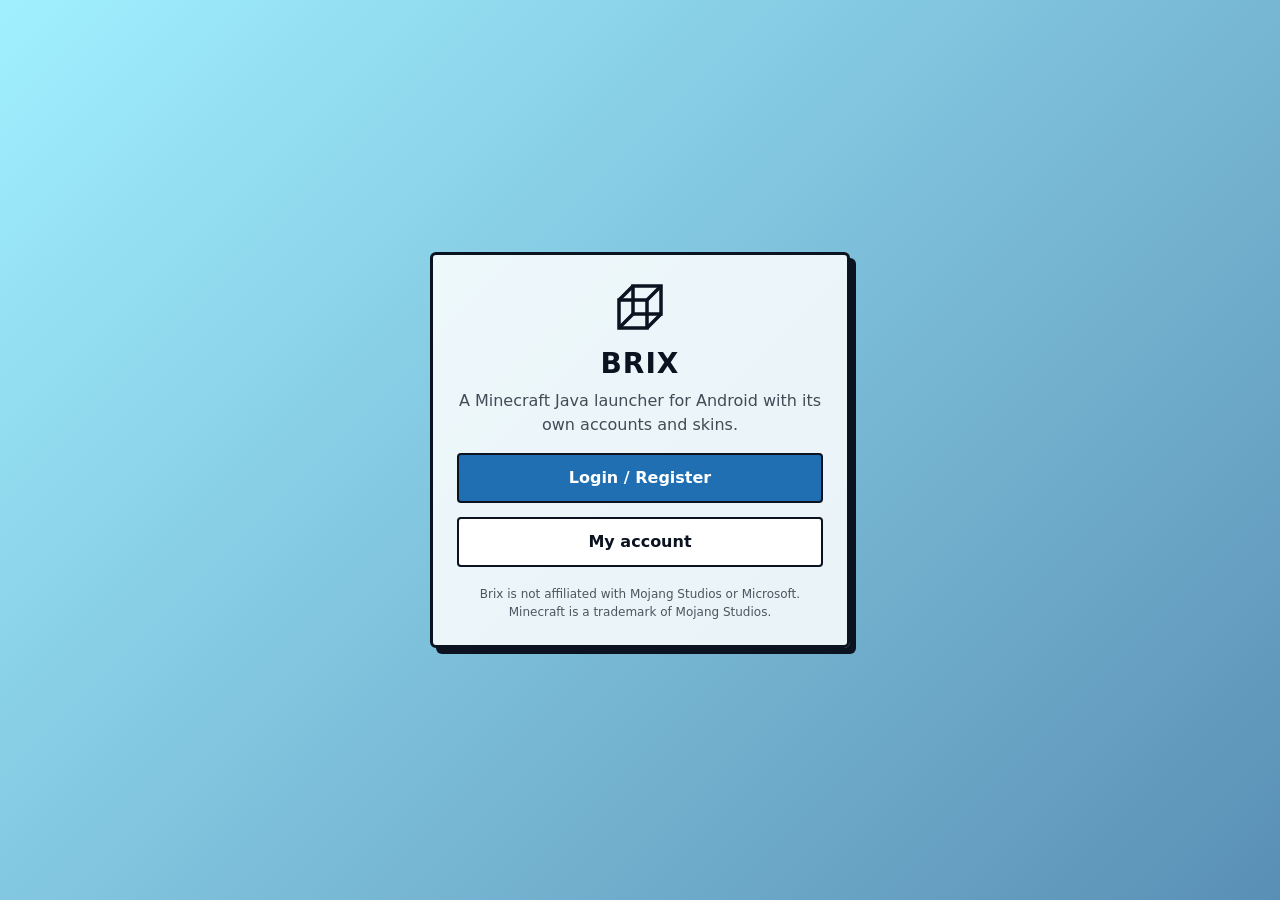
==== index.html @ 887a23d4 "Add index page" ====
<!doctype html>
<html lang="en">
<head>
  <meta charset="utf-8">
  <meta name="viewport" content="width=device-width, initial-scale=1">
  <meta http-equiv="Content-Security-Policy" content="default-src 'none'; style-src 'self'; img-src 'self'; base-uri 'none'">
  <title>Brix Launcher</title>
  <link rel="icon" href="logo.svg">
  <link rel="stylesheet" href="style.css">
</head>
<body>
  <main class="card">
    <img class="logo" src="logo.svg" alt="">
    <h1>BRIX</h1>
    <p class="sub">A Minecraft Java launcher for Android with its own accounts and skins.</p>
    <a class="btn" href="login.html">Login / Register</a>
    <a class="btn secondary" href="account.html">My account</a>
    <footer>Brix is not affiliated with Mojang Studios or Microsoft. Minecraft is a trademark of Mojang Studios.</footer>
  </main>
</body>
</html>
---- style.css ----
:root { --ink:#0b1220; --accent:#1f6fb2; --err:#b3261e; --ok:#17633a; }
* { box-sizing: border-box; }
body {
  margin: 0; min-height: 100vh; padding: 16px;
  display: flex; align-items: center; justify-content: center;
  font: 16px/1.5 system-ui, sans-serif; color: var(--ink);
  background: linear-gradient(135deg, #a0f0ff, #5a8fb5) fixed;
}
.card {
  width: 100%; max-width: 420px; padding: 24px;
  background: rgba(255,255,255,.85); border: 3px solid var(--ink);
  border-radius: 6px; box-shadow: 6px 6px 0 var(--ink);
}
.logo { width: 56px; height: 56px; display: block; margin: 0 auto 8px; }
h1 { margin: 0 0 4px; text-align: center; font-size: 28px; letter-spacing: 1px; }
.sub { margin: 0 0 16px; text-align: center; opacity: .75; }
label { display: block; margin: 12px 0 4px; font-weight: 600; }
input, select {
  width: 100%; padding: 10px; font: inherit;
  border: 2px solid var(--ink); border-radius: 4px; background: #fff;
}
button, .btn {
  display: block; width: 100%; margin-top: 14px; padding: 11px;
  font: inherit; font-weight: 700; text-align: center; text-decoration: none;
  color: #fff; background: var(--accent); cursor: pointer;
  border: 2px solid var(--ink); border-radius: 4px;
}
button.secondary, .btn.secondary { color: var(--ink); background: #fff; }
button:disabled { opacity: .6; cursor: default; }
.tabs { display: flex; gap: 8px; margin-bottom: 8px; }
.tabs button { margin: 0; color: var(--ink); background: #fff; }
.tabs button.active { color: #fff; background: var(--ink); }
.msg { min-height: 1.5em; margin: 12px 0 0; text-align: center; }
.msg.err { color: var(--err); }
.msg.ok { color: var(--ok); }
.mono { font-family: ui-monospace, monospace; font-size: 13px; word-break: break-all; }
.center { text-align: center; }
.pixel { image-rendering: pixelated; }
.who { display: flex; align-items: center; gap: 12px; margin-bottom: 8px; }
.who canvas { width: 64px; height: 64px; border: 2px solid var(--ink); background: #fff; }
.who h2 { margin: 0; font-size: 22px; }
hr { margin: 20px 0 4px; border: 0; border-top: 2px solid var(--ink); }
footer { margin-top: 18px; font-size: 12px; text-align: center; opacity: .7; }
[hidden] { display: none !important; }
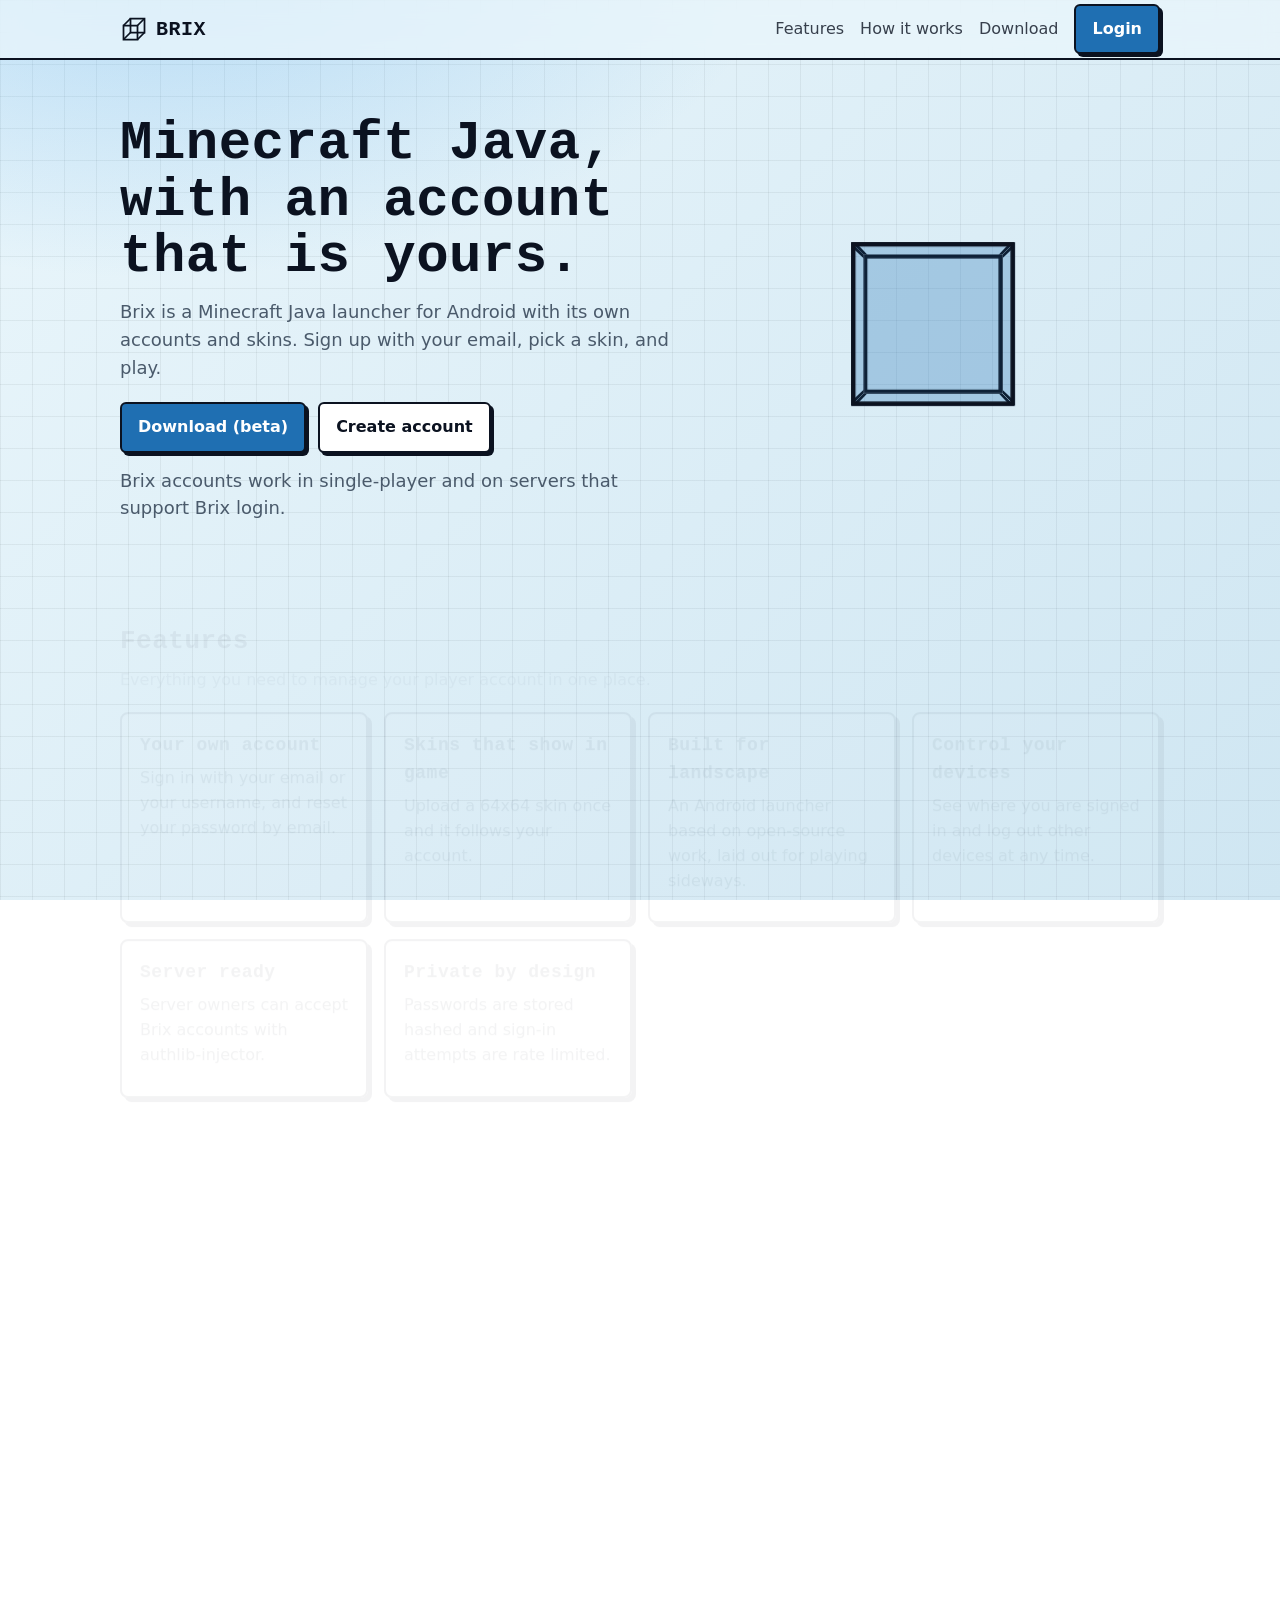
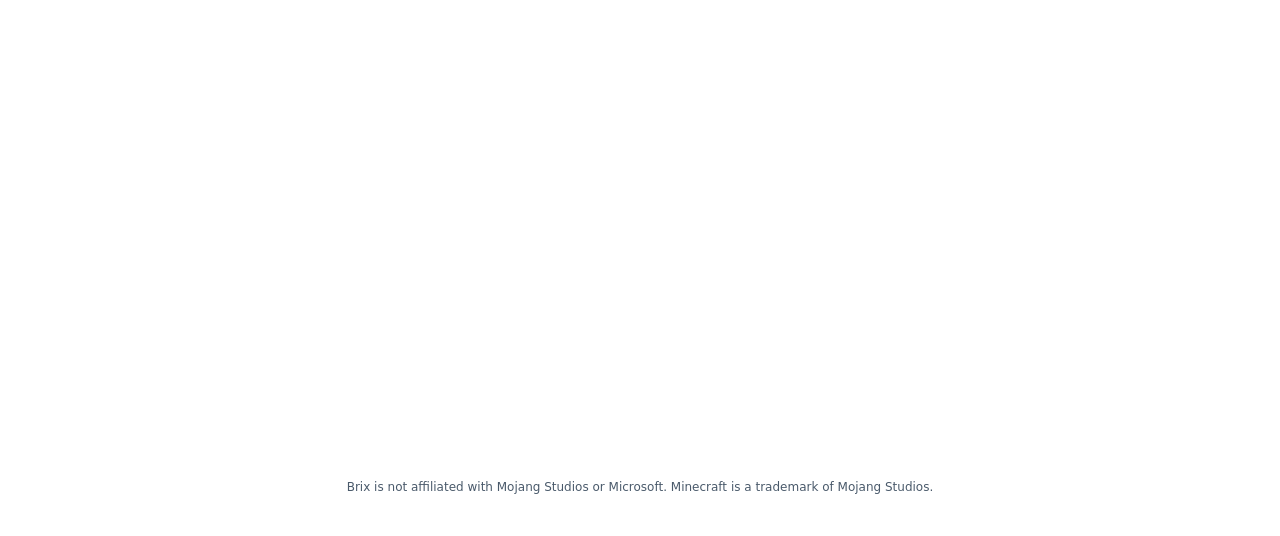
==== commit 95bf5b22: "Website redesign: landing page, tabbed dashboard, light/dark theme" ====
--- a/index.html
+++ b/index.html
@@ -3,19 +3,98 @@
 <head>
   <meta charset="utf-8">
   <meta name="viewport" content="width=device-width, initial-scale=1">
-  <meta http-equiv="Content-Security-Policy" content="default-src 'none'; style-src 'self'; img-src 'self'; base-uri 'none'">
+  <meta http-equiv="Content-Security-Policy" content="default-src 'none'; script-src 'self'; style-src 'self'; img-src 'self'; base-uri 'none'; form-action 'none'">
+  <meta name="color-scheme" content="light dark">
+  <meta name="description" content="Brix is a Minecraft Java launcher for Android with its own accounts and skins.">
   <title>Brix Launcher</title>
   <link rel="icon" href="logo.svg">
   <link rel="stylesheet" href="style.css">
 </head>
 <body>
-  <main class="card">
-    <img class="logo" src="logo.svg" alt="">
-    <h1>BRIX</h1>
-    <p class="sub">A Minecraft Java launcher for Android with its own accounts and skins.</p>
-    <a class="btn" href="login.html">Login / Register</a>
-    <a class="btn secondary" href="account.html">My account</a>
-    <footer>Brix is not affiliated with Mojang Studios or Microsoft. Minecraft is a trademark of Mojang Studios.</footer>
+  <header class="nav">
+    <div class="wrap">
+      <a class="brand" href="index.html"><img src="logo.svg" alt=""><span>BRIX</span></a>
+      <nav class="nav-links">
+        <a class="hide-s" href="#features">Features</a>
+        <a class="hide-s" href="#how">How it works</a>
+        <a class="hide-s" href="#download">Download</a>
+        <a class="btn auto" href="login.html">Login</a>
+      </nav>
+    </div>
+  </header>
+
+  <main>
+    <section class="wrap hero">
+      <div>
+        <h1>Minecraft Java, with an account that is yours.</h1>
+        <p>Brix is a Minecraft Java launcher for Android with its own accounts and skins. Sign up with your email, pick a skin, and play.</p>
+        <div class="actions">
+          <a class="btn" href="#download">Download (beta)</a>
+          <a class="btn secondary" href="login.html">Create account</a>
+        </div>
+        <p class="note">Brix accounts work in single-player and on servers that support Brix login.</p>
+      </div>
+      <div class="cube-wrap" aria-hidden="true">
+        <div class="cube">
+          <div class="f-front"></div><div class="f-back"></div>
+          <div class="f-right"></div><div class="f-left"></div>
+          <div class="f-top"></div><div class="f-bottom"></div>
+        </div>
+      </div>
+    </section>
+
+    <section id="features" class="wrap section reveal">
+      <h2>Features</h2>
+      <p class="lead">Everything you need to manage your player account in one place.</p>
+      <div class="grid">
+        <div class="panel"><h3>Your own account</h3><p>Sign in with your email or your username, and reset your password by email.</p></div>
+        <div class="panel"><h3>Skins that show in game</h3><p>Upload a 64x64 skin once and it follows your account.</p></div>
+        <div class="panel"><h3>Built for landscape</h3><p>An Android launcher based on open-source work, laid out for playing sideways.</p></div>
+        <div class="panel"><h3>Control your devices</h3><p>See where you are signed in and log out other devices at any time.</p></div>
+        <div class="panel"><h3>Server ready</h3><p>Server owners can accept Brix accounts with authlib-injector.</p></div>
+        <div class="panel"><h3>Private by design</h3><p>Passwords are stored hashed and sign-in attempts are rate limited.</p></div>
+      </div>
+    </section>
+
+    <section id="how" class="wrap section reveal">
+      <h2>How it works</h2>
+      <p class="lead">Three steps from install to playing.</p>
+      <div class="grid steps">
+        <div class="panel step"><h3>Install</h3><p>Download the Brix launcher for Android.</p></div>
+        <div class="panel step"><h3>Create your account</h3><p>Register with your email and verify it from the message we send.</p></div>
+        <div class="panel step"><h3>Log in and play</h3><p>Open Brix Account inside the launcher, log in, and start a game.</p></div>
+      </div>
+    </section>
+
+    <section id="download" class="wrap section reveal">
+      <h2>Download</h2>
+      <div class="panel">
+        <h3>Brix Launcher for Android (beta)</h3>
+        <p>Requires Android 5.0 or newer. Beta builds can be unstable, so please report problems on GitHub.</p>
+        <div class="actions">
+          <a class="btn" href="https://github.com/BrixMC/brix-launcher/releases">Get it on GitHub</a>
+        </div>
+      </div>
+    </section>
+
+    <section id="faq" class="wrap section reveal">
+      <h2>FAQ</h2>
+      <details>
+        <summary>Can I join official Minecraft servers with a Brix account?</summary>
+        <p>No. Official servers verify accounts with Mojang and Microsoft. Brix accounts work in single-player and on servers that are set up to accept Brix login.</p>
+      </details>
+      <details>
+        <summary>Is Brix an official launcher?</summary>
+        <p>No. Brix is an unofficial launcher. Minecraft is a product of Mojang Studios and its terms apply.</p>
+      </details>
+      <details>
+        <summary>Is my data safe?</summary>
+        <p>Passwords are stored hashed, you can log out other devices from your account, and you can delete your account at any time.</p>
+      </details>
+    </section>
   </main>
+
+  <footer class="wrap site-footer">Brix is not affiliated with Mojang Studios or Microsoft. Minecraft is a trademark of Mojang Studios.</footer>
+  <script src="site.js" defer></script>
 </body>
 </html>
--- a/style.css
+++ b/style.css
@@ -1,44 +1,214 @@
-:root { --ink:#0b1220; --accent:#1f6fb2; --err:#b3261e; --ok:#17633a; }
+:root {
+  color-scheme: light dark;
+  --bg: #eaf6fb;
+  --bg2: #cfe6f2;
+  --grid: rgba(11, 18, 32, .06);
+  --glow: rgba(74, 163, 232, .35);
+  --surface: rgba(255, 255, 255, .86);
+  --surface2: #ffffff;
+  --ink: #0b1220;
+  --muted: #4a5a6b;
+  --line: #0b1220;
+  --shadow: #0b1220;
+  --accent: #1f6fb2;
+  --accent-ink: #ffffff;
+  --danger: #b3261e;
+  --danger-ink: #ffffff;
+  --err: #b3261e;
+  --ok: #17633a;
+}
+@media (prefers-color-scheme: dark) {
+  :root {
+    --bg: #0a111d;
+    --bg2: #102036;
+    --grid: rgba(232, 241, 250, .06);
+    --glow: rgba(74, 163, 232, .22);
+    --surface: rgba(18, 30, 48, .88);
+    --surface2: #16263e;
+    --ink: #e8f1fa;
+    --muted: #9db0c4;
+    --line: #35557d;
+    --shadow: #04070d;
+    --accent: #4aa3e8;
+    --accent-ink: #04121f;
+    --danger: #ff8a80;
+    --danger-ink: #2a0a07;
+    --err: #ff8a80;
+    --ok: #6fdc9b;
+  }
+  .logo, .brand img { filter: invert(1); }
+}
+
 * { box-sizing: border-box; }
+html { scroll-behavior: smooth; }
 body {
-  margin: 0; min-height: 100vh; padding: 16px;
-  display: flex; align-items: center; justify-content: center;
-  font: 16px/1.5 system-ui, sans-serif; color: var(--ink);
-  background: linear-gradient(135deg, #a0f0ff, #5a8fb5) fixed;
-}
+  margin: 0;
+  min-height: 100vh;
+  font: 16px/1.55 system-ui, -apple-system, "Segoe UI", Roboto, sans-serif;
+  color: var(--ink);
+  background:
+    radial-gradient(900px 500px at 12% -8%, var(--glow), transparent 70%),
+    linear-gradient(var(--grid) 1px, transparent 1px) 0 0 / 32px 32px,
+    linear-gradient(90deg, var(--grid) 1px, transparent 1px) 0 0 / 32px 32px,
+    linear-gradient(135deg, var(--bg), var(--bg2));
+  background-attachment: fixed;
+}
+h1, h2, h3, .brand { font-family: ui-monospace, "SF Mono", Menlo, Consolas, monospace; letter-spacing: .5px; }
+h1 { margin: 0 0 4px; text-align: center; font-size: 28px; }
+h2 { margin: 0 0 6px; font-size: 26px; }
+h3 { margin: 0 0 6px; font-size: 18px; }
+p { margin: 0 0 10px; }
+a { color: var(--accent); }
+
+@keyframes rise { from { opacity: 0; transform: translateY(14px); } to { opacity: 1; transform: none; } }
+@keyframes spin { from { transform: rotateX(-24deg) rotateY(0deg); } to { transform: rotateX(-24deg) rotateY(360deg); } }
+
+/* Cards used by the login/verify/forgot/reset pages */
 .card {
-  width: 100%; max-width: 420px; padding: 24px;
-  background: rgba(255,255,255,.85); border: 3px solid var(--ink);
-  border-radius: 6px; box-shadow: 6px 6px 0 var(--ink);
+  width: min(440px, calc(100% - 32px));
+  margin: 7vh auto;
+  padding: 24px;
+  background: var(--surface);
+  border: 3px solid var(--line);
+  border-radius: 8px;
+  box-shadow: 6px 6px 0 var(--shadow);
+  animation: rise .5s ease both;
 }
 .logo { width: 56px; height: 56px; display: block; margin: 0 auto 8px; }
-h1 { margin: 0 0 4px; text-align: center; font-size: 28px; letter-spacing: 1px; }
-.sub { margin: 0 0 16px; text-align: center; opacity: .75; }
+.sub { margin: 0 0 16px; text-align: center; color: var(--muted); }
+
 label { display: block; margin: 12px 0 4px; font-weight: 600; }
 input, select {
-  width: 100%; padding: 10px; font: inherit;
-  border: 2px solid var(--ink); border-radius: 4px; background: #fff;
-}
+  width: 100%; padding: 10px; font: inherit; color: var(--ink);
+  background: var(--surface2); border: 2px solid var(--line); border-radius: 6px;
+}
+input:focus, select:focus { outline: 3px solid var(--glow); outline-offset: 1px; }
+input[type="file"] { padding: 8px; }
+
 button, .btn {
-  display: block; width: 100%; margin-top: 14px; padding: 11px;
+  display: block; width: 100%; margin-top: 14px; padding: 11px 16px;
   font: inherit; font-weight: 700; text-align: center; text-decoration: none;
-  color: #fff; background: var(--accent); cursor: pointer;
-  border: 2px solid var(--ink); border-radius: 4px;
-}
-button.secondary, .btn.secondary { color: var(--ink); background: #fff; }
-button:disabled { opacity: .6; cursor: default; }
+  color: var(--accent-ink); background: var(--accent); cursor: pointer;
+  border: 2px solid var(--line); border-radius: 6px;
+  box-shadow: 3px 3px 0 var(--shadow);
+  transition: transform .12s ease, box-shadow .12s ease, filter .12s ease;
+}
+button:hover, .btn:hover { transform: translate(-1px, -1px); box-shadow: 4px 4px 0 var(--shadow); filter: brightness(1.06); }
+button:active, .btn:active { transform: translate(2px, 2px); box-shadow: 1px 1px 0 var(--shadow); }
+button.secondary, .btn.secondary { color: var(--ink); background: var(--surface2); }
+button.danger { color: var(--danger-ink); background: var(--danger); }
+button:disabled { opacity: .6; cursor: default; transform: none; }
+.auto { display: inline-block; width: auto; margin-top: 0; }
+
 .tabs { display: flex; gap: 8px; margin-bottom: 8px; }
-.tabs button { margin: 0; color: var(--ink); background: #fff; }
-.tabs button.active { color: #fff; background: var(--ink); }
+.tabs button { margin: 0; color: var(--ink); background: var(--surface2); box-shadow: none; }
+.tabs button.active { color: var(--accent-ink); background: var(--accent); }
+
 .msg { min-height: 1.5em; margin: 12px 0 0; text-align: center; }
 .msg.err { color: var(--err); }
 .msg.ok { color: var(--ok); }
-.mono { font-family: ui-monospace, monospace; font-size: 13px; word-break: break-all; }
+.mono { font-family: ui-monospace, monospace; font-size: 13px; word-break: break-all; color: var(--muted); }
 .center { text-align: center; }
 .pixel { image-rendering: pixelated; }
-.who { display: flex; align-items: center; gap: 12px; margin-bottom: 8px; }
-.who canvas { width: 64px; height: 64px; border: 2px solid var(--ink); background: #fff; }
-.who h2 { margin: 0; font-size: 22px; }
-hr { margin: 20px 0 4px; border: 0; border-top: 2px solid var(--ink); }
-footer { margin-top: 18px; font-size: 12px; text-align: center; opacity: .7; }
+a.link { display: block; margin-top: 12px; text-align: center; }
+footer { margin-top: 18px; font-size: 12px; text-align: center; color: var(--muted); }
 [hidden] { display: none !important; }
+
+/* Layout */
+.wrap { width: min(1040px, calc(100% - 32px)); margin: 0 auto; }
+.nav {
+  position: sticky; top: 0; z-index: 10;
+  background: color-mix(in srgb, var(--bg) 75%, transparent);
+  backdrop-filter: blur(10px);
+  border-bottom: 2px solid var(--line);
+}
+.nav .wrap { display: flex; align-items: center; gap: 16px; min-height: 58px; }
+.brand { display: flex; align-items: center; gap: 8px; color: var(--ink); text-decoration: none; font-weight: 800; font-size: 20px; }
+.brand img { width: 28px; height: 28px; }
+.nav-links { display: flex; align-items: center; gap: 16px; margin-left: auto; }
+.nav-links a:not(.btn) { color: var(--ink); text-decoration: none; opacity: .8; }
+.nav-links a:not(.btn):hover { opacity: 1; }
+.chip { padding: 3px 12px; font-weight: 700; background: var(--surface2); border: 2px solid var(--line); border-radius: 999px; }
+
+.panel {
+  padding: 18px;
+  background: var(--surface);
+  border: 2px solid var(--line);
+  border-radius: 8px;
+  box-shadow: 4px 4px 0 var(--shadow);
+}
+.cols { display: grid; grid-template-columns: repeat(auto-fit, minmax(260px, 1fr)); gap: 16px; margin-top: 16px; }
+
+/* Landing page */
+.hero { display: grid; grid-template-columns: 1.1fr .9fr; gap: 32px; align-items: center; padding: 56px 0 36px; animation: rise .6s ease both; }
+.hero h1 { margin-bottom: 12px; text-align: left; font-size: clamp(32px, 6vw, 54px); line-height: 1.05; }
+.hero p { color: var(--muted); font-size: 18px; }
+.actions { display: flex; flex-wrap: wrap; gap: 12px; margin-top: 20px; }
+.actions .btn { width: auto; margin: 0; }
+.note { margin-top: 14px; font-size: 14px; color: var(--muted); }
+
+.cube-wrap { display: flex; justify-content: center; perspective: 900px; padding: 24px 0; }
+.cube { --s: 150px; --h: calc(var(--s) / 2); position: relative; width: var(--s); height: var(--s); transform-style: preserve-3d; animation: spin 16s linear infinite; }
+.cube div { position: absolute; inset: 0; border: 4px solid var(--ink); background: color-mix(in srgb, var(--accent) 16%, transparent); }
+.f-front { transform: translateZ(var(--h)); }
+.f-back { transform: rotateY(180deg) translateZ(var(--h)); }
+.f-right { transform: rotateY(90deg) translateZ(var(--h)); }
+.f-left { transform: rotateY(-90deg) translateZ(var(--h)); }
+.f-top { transform: rotateX(90deg) translateZ(var(--h)); }
+.f-bottom { transform: rotateX(-90deg) translateZ(var(--h)); }
+
+.section { padding: 36px 0; }
+.lead { margin-bottom: 20px; color: var(--muted); }
+.grid { display: grid; grid-template-columns: repeat(auto-fit, minmax(240px, 1fr)); gap: 16px; }
+.grid .panel { transition: transform .15s ease; }
+.grid .panel:hover { transform: translateY(-4px); }
+.steps { counter-reset: s; }
+.step::before {
+  counter-increment: s; content: counter(s);
+  display: inline-grid; place-items: center; width: 34px; height: 34px; margin-bottom: 8px;
+  font-weight: 800; color: var(--accent-ink); background: var(--accent); border: 2px solid var(--line);
+}
+details { margin-bottom: 10px; padding: 12px 16px; background: var(--surface); border: 2px solid var(--line); border-radius: 8px; }
+summary { cursor: pointer; font-weight: 700; }
+details p { margin: 8px 0 0; color: var(--muted); }
+.site-footer { padding: 24px 0 40px; }
+
+.js .reveal { opacity: 0; transform: translateY(18px); transition: opacity .5s ease, transform .5s ease; }
+.js .reveal.in { opacity: 1; transform: none; }
+
+/* Account dashboard */
+.shell { width: min(1040px, calc(100% - 32px)); margin: 20px auto 96px; display: grid; grid-template-columns: 200px 1fr; gap: 20px; align-items: start; }
+.side { position: sticky; top: 78px; display: flex; flex-direction: column; gap: 6px; }
+.side a { padding: 10px 12px; color: var(--ink); font-weight: 700; text-decoration: none; border: 2px solid transparent; border-radius: 6px; transition: background .15s ease; }
+.side a:hover { background: var(--surface); }
+.side a.active { color: var(--accent-ink); background: var(--accent); border-color: var(--line); box-shadow: 3px 3px 0 var(--shadow); }
+.content { min-width: 0; }
+.content > section { animation: rise .3s ease both; }
+.who { display: flex; align-items: center; gap: 16px; }
+.who canvas { width: 88px; height: 88px; background: var(--surface2); border: 2px solid var(--line); image-rendering: pixelated; }
+.who h2 { margin: 0 0 4px; }
+.sessions { margin: 0; padding: 0; list-style: none; }
+.sessions li { display: flex; align-items: center; justify-content: space-between; gap: 8px; padding: 8px 0; font-size: 14px; border-bottom: 1px solid color-mix(in srgb, var(--line) 40%, transparent); }
+.sessions button { width: auto; margin: 0; padding: 6px 10px; }
+
+@media (max-width: 760px) {
+  .hero { grid-template-columns: 1fr; padding-top: 28px; text-align: center; }
+  .hero h1 { text-align: center; }
+  .hero .cube-wrap { order: -1; }
+  .actions { justify-content: center; }
+  .nav-links .hide-s { display: none; }
+}
+@media (max-width: 720px) {
+  .shell { grid-template-columns: 1fr; }
+  .side {
+    position: fixed; top: auto; left: 0; right: 0; bottom: 0; z-index: 20;
+    flex-direction: row; gap: 0; padding: 6px;
+    background: var(--surface); backdrop-filter: blur(10px); border-top: 2px solid var(--line);
+  }
+  .side a { flex: 1; padding: 10px 2px; font-size: 12px; text-align: center; }
+  .chip { display: none; }
+}
+@media (prefers-reduced-motion: reduce) {
+  *, *::before, *::after { animation: none !important; transition: none !important; }
+  .js .reveal { opacity: 1; transform: none; }
+}
